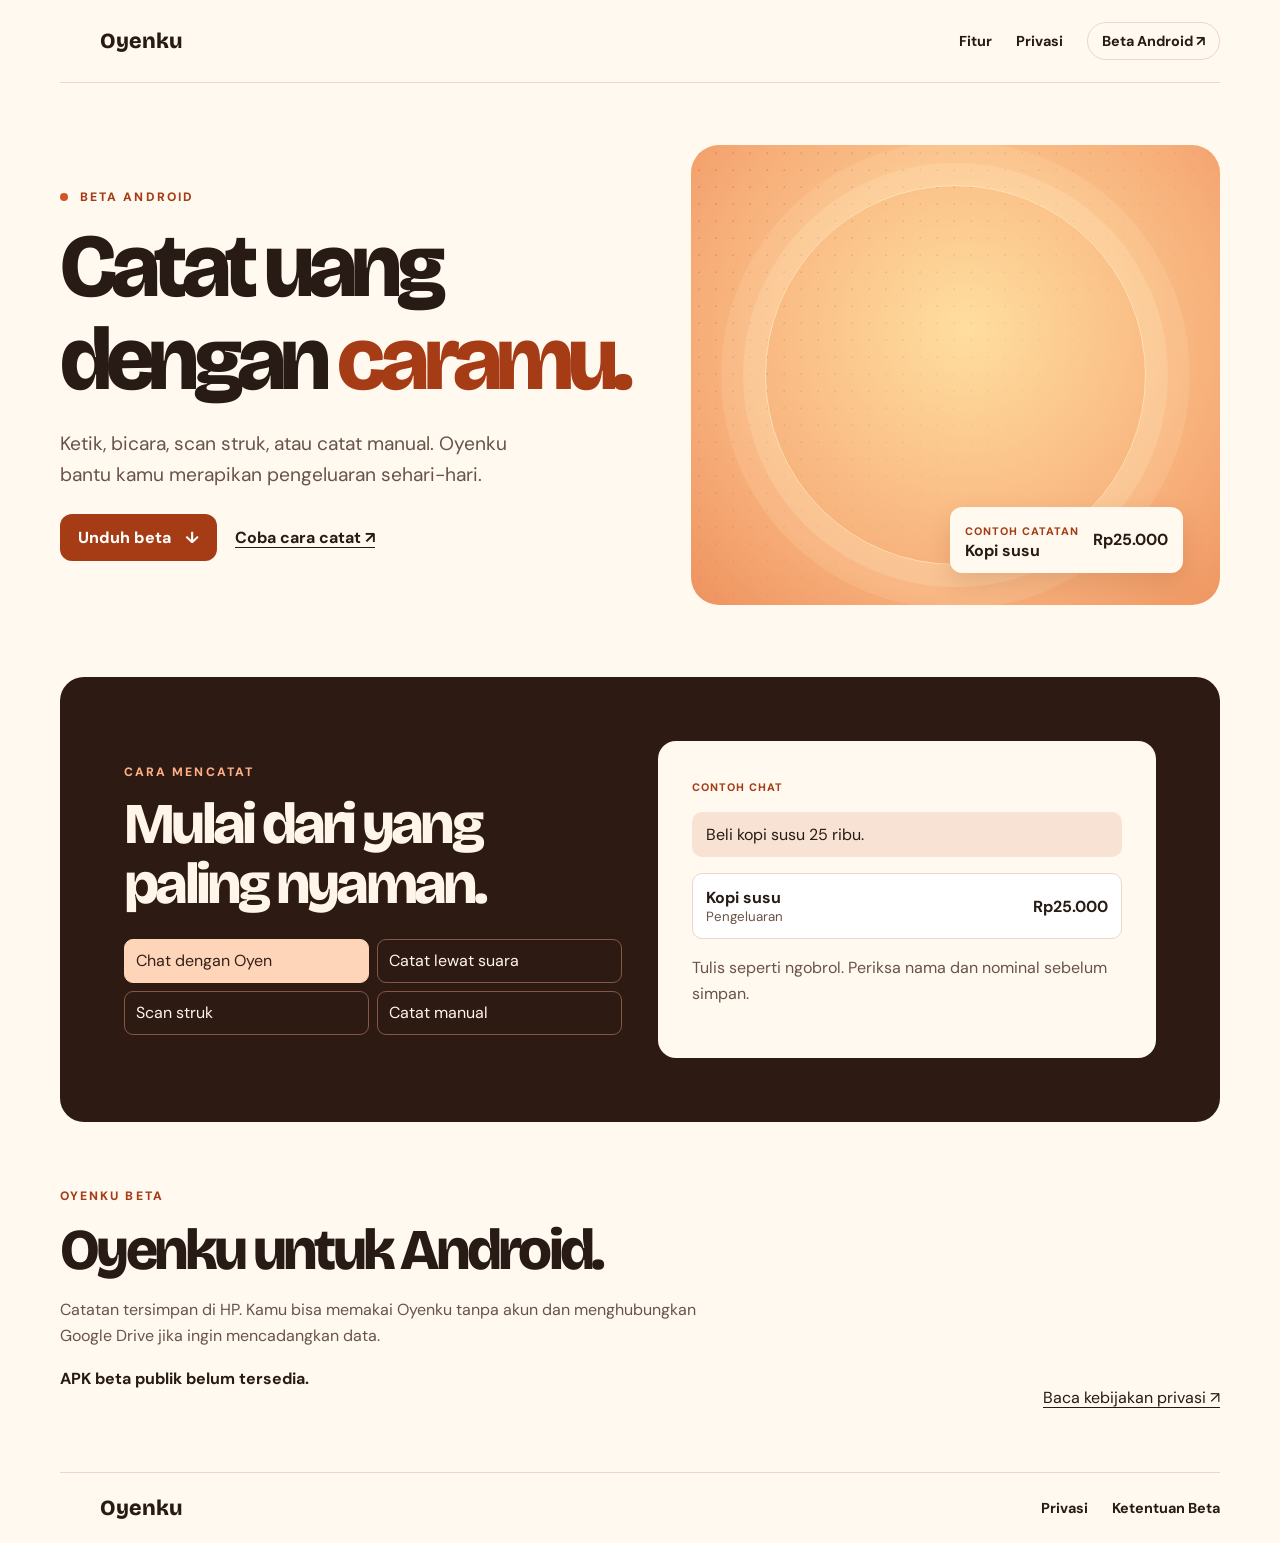
==== index.html @ b43dd392 "Add files via upload" ====
<!doctype html><html lang="id"><head><meta charset="utf-8"><meta name="viewport" content="width=device-width,initial-scale=1"><meta name="description" content="Oyenku, aplikasi Android untuk mencatat uang lewat chat, suara, scan struk, atau manual."><title>Oyenku — Catat uang dengan caramu</title><link rel="icon" href="assets/oyen.png"><link rel="stylesheet" href="style.css"><script src="site.js" defer></script><script src="offline.js" defer></script></head><body>
<header class="shell"><a class="brand" href="index.html"><img src="assets/oyen.png" alt="">Oyenku</a><nav aria-label="Navigasi utama"><a href="#fitur">Fitur</a><a href="privacy.html">Privasi</a><a class="nav-cta" href="#unduh">Beta Android ↗</a></nav></header>
<main><section class="hero shell"><div><p class="eyebrow"><span></span> BETA ANDROID</p><h1>Catat uang<br>dengan <em>caramu.</em></h1><p class="intro">Ketik, bicara, scan struk, atau catat manual. Oyenku bantu kamu merapikan pengeluaran sehari-hari.</p><div class="actions"><a class="button" href="#unduh">Unduh beta <span aria-hidden="true">↓</span></a><a class="subtle" href="#fitur">Coba cara catat <span aria-hidden="true">↗</span></a></div></div>
<div class="hero-art" aria-label="Ilustrasi Oyenku dengan contoh catatan pengeluaran"><div class="halo"></div><button class="oyen-button" type="button" aria-label="Sapa Oyen" aria-controls="oyen-chat"><span class="oyen-pose"><img class="mascot" src="assets/oyen.png" alt=""><svg class="oyen-face" viewBox="0 0 390 370" aria-hidden="true"><g class="oyen-open-eyes"><path fill="#fff4de" d="M101 194 Q137 190 162 231 Q123 237 107 216Z M292 194 Q255 190 231 231 Q270 237 286 216Z"/><g class="oyen-pupils" fill="#673a17"><ellipse cx="132" cy="211" rx="14" ry="17"/><ellipse cx="261" cy="211" rx="14" ry="17"/><g fill="#291509"><ellipse cx="132" cy="211" rx="8" ry="12"/><ellipse cx="261" cy="211" rx="8" ry="12"/></g><g fill="#fff8ea"><circle cx="127" cy="204" r="4"/><circle cx="256" cy="204" r="4"/></g></g></g><g class="oyen-expression" data-face="wink"><path fill="#ed9b55" stroke="none" d="M91 190Q137 179 170 232Q132 245 104 222Z"/><path d="M103 211Q128 228 153 211"/></g>
<g class="oyen-expression" data-face="happy"><path fill="#642810" stroke="none" d="M150 282Q175 298 196 284Q218 298 242 282Q227 315 196 315Q165 315 150 282Z"/><path fill="#f28b79" stroke="none" d="M180 307Q196 296 213 307Q196 316 180 307Z"/><path stroke="#a54b20" d="M108 170Q126 160 145 175 M246 175Q265 160 283 170"/></g>
<g class="oyen-expression" data-face="surprised"><path stroke="#a54b20" d="M107 163Q125 149 145 164 M246 164Q266 149 284 163"/><ellipse cx="196" cy="296" rx="13" ry="12" fill="#642810" stroke="#f8d7a6" stroke-width="5"/></g>
<g class="oyen-expression" data-face="thinking"><path stroke="#a54b20" d="M238 176Q258 156 281 166"/><path fill="#f8d7a6" stroke="none" d="M142 278Q167 295 196 279Q223 295 247 276L245 300Q219 310 191 305Q162 309 143 298Z"/><path d="M171 291Q191 302 217 285"/></g>
<g class="oyen-expression" data-face="shy"><path fill="#ed8f78" opacity=".82" stroke="none" d="M92 246Q115 233 139 251Q120 270 96 259Z M299 246Q276 233 252 251Q271 270 295 259Z"/><path stroke="#ad552e" stroke-width="3" d="M107 249l5 5m5-8 5 5m148 0 5-5m5 8 5-5"/></g></svg></span></button><div class="oyen-chat" id="oyen-chat" hidden><p id="oyen-message" role="status"></p><button id="oyen-dismiss" type="button" aria-label="Tutup pesan Oyen">×</button></div><div class="slip"><div><small>CONTOH CATATAN</small><strong>Kopi susu</strong></div><b>Rp25.000</b></div></div></section>
<section class="demo shell" id="fitur"><div><p class="eyebrow">CARA MENCATAT</p><h2>Mulai dari yang<br>paling nyaman.</h2><div class="choices" aria-label="Pilih contoh pencatatan"><button type="button" aria-pressed="true" data-demo="chat">Chat dengan Oyen</button><button type="button" aria-pressed="false" data-demo="voice">Catat lewat suara</button><button type="button" aria-pressed="false" data-demo="scan">Scan struk</button><button type="button" aria-pressed="false" data-demo="manual">Catat manual</button></div></div>
<div class="example" aria-live="polite"><small id="demo-kind">CONTOH CHAT</small><p id="demo-input" class="bubble">Beli kopi susu 25 ribu.</p><div class="draft"><div><strong id="demo-name">Kopi susu</strong><small>Pengeluaran</small></div><b id="demo-amount">Rp25.000</b></div><p id="demo-copy">Tulis seperti ngobrol. Periksa nama dan nominal sebelum simpan.</p></div></section>
<section class="bottom shell" id="unduh"><div><p class="eyebrow">OYENKU BETA</p><h2>Oyenku untuk Android.</h2><p>Catatan tersimpan di HP. Kamu bisa memakai Oyenku tanpa akun dan menghubungkan Google Drive jika ingin mencadangkan data.</p><p id="release-status" role="status">APK beta publik belum tersedia.</p><a class="button" id="release-link" hidden>Unduh APK Beta ↓</a></div><a href="privacy.html">Baca kebijakan privasi ↗</a></section></main>
<footer class="shell"><a class="brand" href="index.html"><img src="assets/oyen.png" alt="">Oyenku</a><nav aria-label="Tautan informasi"><a href="privacy.html">Privasi</a><a href="terms.html">Ketentuan Beta</a></nav></footer></body></html>
---- style.css ----
@import url('https://fonts.googleapis.com/css2?family=DM+Sans:wght@400;500;600;700&family=Bricolage+Grotesque:wght@500;600;700;800&display=swap');
:root{color-scheme:light;--paper:#fff9f0;--ink:#281b15;--muted:#695348;--orange:#a63c15;--line:#ecd7c8;--dark:#2c1a13;font-family:"DM Sans",system-ui,sans-serif;color:var(--ink);background:var(--paper)}*{box-sizing:border-box}body{margin:0}a{color:inherit;text-underline-offset:.24em}a:hover{color:var(--orange)}:focus-visible{outline:3px solid #a63c15;outline-offset:4px}button{font:inherit}img{display:block;max-width:100%}[hidden]{display:none!important}.shell{width:min(1160px,calc(100% - 64px));margin-inline:auto}header,footer{display:flex;justify-content:space-between;align-items:center;gap:24px;padding-block:22px}header{border-bottom:1px solid var(--line)}.brand{font-family:"Bricolage Grotesque",system-ui,sans-serif;font-size:1.35rem;font-weight:800;text-decoration:none;display:inline-flex;gap:8px;align-items:center}.brand img{width:32px}nav{display:flex;gap:24px;align-items:center;flex-wrap:wrap}nav a{text-decoration:none;font-weight:700;font-size:.9rem}.nav-cta{border:1px solid var(--line);border-radius:100px;padding:9px 14px}.hero{display:grid;grid-template-columns:1.1fr 1fr;gap:50px;align-items:center;padding-block:62px 72px}.eyebrow{font-size:.76rem;font-weight:800;letter-spacing:.17em;color:var(--orange);margin:0 0 15px}.eyebrow span{display:inline-block;width:8px;height:8px;background:#cf5527;border-radius:50%;margin-right:7px}h1,h2{font-family:"Bricolage Grotesque",system-ui,sans-serif;letter-spacing:-.065em;line-height:1.04;margin:0}h1{font-size:clamp(3.4rem,7vw,6.9rem);font-weight:800}h1 em{color:var(--orange);font-style:normal}h2{font-size:clamp(2.1rem,4.5vw,4.1rem);font-weight:800}.intro{font-size:clamp(1rem,2vw,1.2rem);line-height:1.6;color:var(--muted);max-width:35ch;margin-block:23px}.actions{display:flex;gap:18px;align-items:center;flex-wrap:wrap}.button{display:inline-flex;align-items:center;gap:14px;background:var(--orange);color:white;border-radius:12px;padding:13px 18px;font-weight:800;text-decoration:none}.button:hover{background:#842d0e;color:white}.subtle{font-weight:700}.hero-art{min-height:clamp(320px,38vw,460px);position:relative;display:grid;place-items:center;isolation:isolate;overflow:hidden;border-radius:28px;background:radial-gradient(ellipse at 52% 40%,#ffde9f,#f7ae79 68%,#ee925e)}.hero-art::before{content:"";position:absolute;inset:0;background:radial-gradient(#6c351e35 1px,transparent 1px);background-size:17px 17px;mask-image:linear-gradient(135deg,#000,transparent 72%);z-index:-1}.halo{position:absolute;width:72%;aspect-ratio:1;border-radius:50%;border:1px solid #fff5cfaa;box-shadow:0 0 0 22px #fff4d129,0 0 0 44px #fff4d11e;z-index:-1}.mascot{width:min(65%,310px);filter:drop-shadow(0 17px 12px #74330738);transform:translateY(-5%)}.slip,.draft{display:flex;justify-content:space-between;align-items:center;gap:14px}.slip{position:absolute;right:7%;bottom:7%;background:#fff9ef;border-radius:12px;box-shadow:0 10px 24px #61250022;padding:12px 15px}.slip strong,.draft strong{display:block}.slip b,.draft b{white-space:nowrap}.slip small,.example>small{color:var(--orange);font-size:.68rem;font-weight:800;letter-spacing:.09em}.demo{background:var(--dark);color:#fff5e9;border-radius:24px;padding:clamp(26px,5vw,64px);display:grid;grid-template-columns:1fr 1fr;gap:36px;align-items:center}.demo .eyebrow{color:#ffae85}.choices{display:grid;grid-template-columns:repeat(2,minmax(0,1fr));gap:8px;margin-top:24px}.choices button{min-height:44px;border-radius:9px;border:1px solid #855744;background:transparent;color:inherit;text-align:left;padding:8px 11px;cursor:pointer}.choices button[aria-pressed=true]{background:#ffd5b9;color:#352019;border-color:#ffd5b9}.choices button:focus-visible{outline-color:#ffcbab}.example{background:#fff9f0;color:var(--ink);padding:clamp(16px,4vw,34px);border-radius:18px}.bubble{background:#f8e2d3;border-radius:10px;padding:12px 14px}.draft{background:white;border:1px solid var(--line);border-radius:10px;padding:13px}.draft small{display:block;color:var(--muted)}#demo-copy,.bottom p,.legal p{color:var(--muted);line-height:1.65}.bottom{display:flex;justify-content:space-between;align-items:end;gap:20px;padding-block:64px;border-bottom:1px solid var(--line)}.bottom p{max-width:58ch}.bottom .eyebrow{color:var(--orange)}#release-status{font-weight:700;color:var(--ink)}.legal{max-width:760px;padding-block:55px}.legal h1{font-size:clamp(2.6rem,7vw,4.8rem)}.legal h2{font-size:1.4rem;letter-spacing:-.025em;margin-top:28px}.legal+footer{border-top:1px solid var(--line)}@media(max-width:760px){.shell{width:calc(100% - 36px)}header,footer{gap:12px}nav{gap:12px}.hero,.demo{grid-template-columns:1fr}.hero{padding-block:40px;gap:30px}.hero-art{min-height:330px}.bottom{display:block;padding-block:40px}.bottom>a{display:inline-block;margin-top:12px}}@media(max-width:380px){header nav a[href="#fitur"]{display:none}.hero-art{min-height:280px}.draft{flex-wrap:wrap}}
.oyen-button{position:relative;width:min(65%,310px);padding:0;border:0;background:none;cursor:pointer;transform:translateY(-5%);z-index:2;border-radius:35%}
.oyen-button .mascot{width:100%;transform:none}
.oyen-face{position:absolute;inset:0;width:100%;height:100%;pointer-events:none}
.oyen-pupils{transform:translate(var(--gaze-x,0px),var(--gaze-y,0px))}
.oyen-chat{position:absolute;z-index:3;inset-inline:6%;bottom:5%;display:flex;align-items:center;justify-content:space-between;gap:8px;background:#fff9ef;border-radius:14px;padding:8px 10px 8px 16px;box-shadow:0 10px 24px #61250022}
.oyen-chat p{margin:0;font-weight:700}
.oyen-chat button{flex:none;width:44px;height:44px;border:0;border-radius:50%;background:transparent;color:inherit;font-size:1.5rem;cursor:pointer}
.hero-art:has(.oyen-chat:not([hidden])) .slip{visibility:hidden}

.oyen-pose{display:block;position:relative}
.oyen-face .oyen-open-eyes{visibility:hidden}
.oyen-button[data-ready] .oyen-open-eyes{visibility:visible}
.oyen-pose { transform-origin: 50% 85%; }
.oyen-expression { visibility: hidden; fill: none; stroke: #642810; stroke-width: 5; stroke-linecap: round; }
.oyen-button[data-expression="wink"] [data-face="wink"],
.oyen-button[data-expression="happy"] [data-face="happy"],
.oyen-button[data-expression="surprised"] [data-face="surprised"],
.oyen-button[data-expression="thinking"] [data-face="thinking"],
.oyen-button[data-expression="shy"] [data-face="shy"] { visibility: visible; }
.oyen-button[data-expression="thinking"] .oyen-pupils { translate: 2px -2px; }
.oyen-button[data-expression="surprised"] .oyen-pupils { scale: .9; transform-box: fill-box; transform-origin: center; }
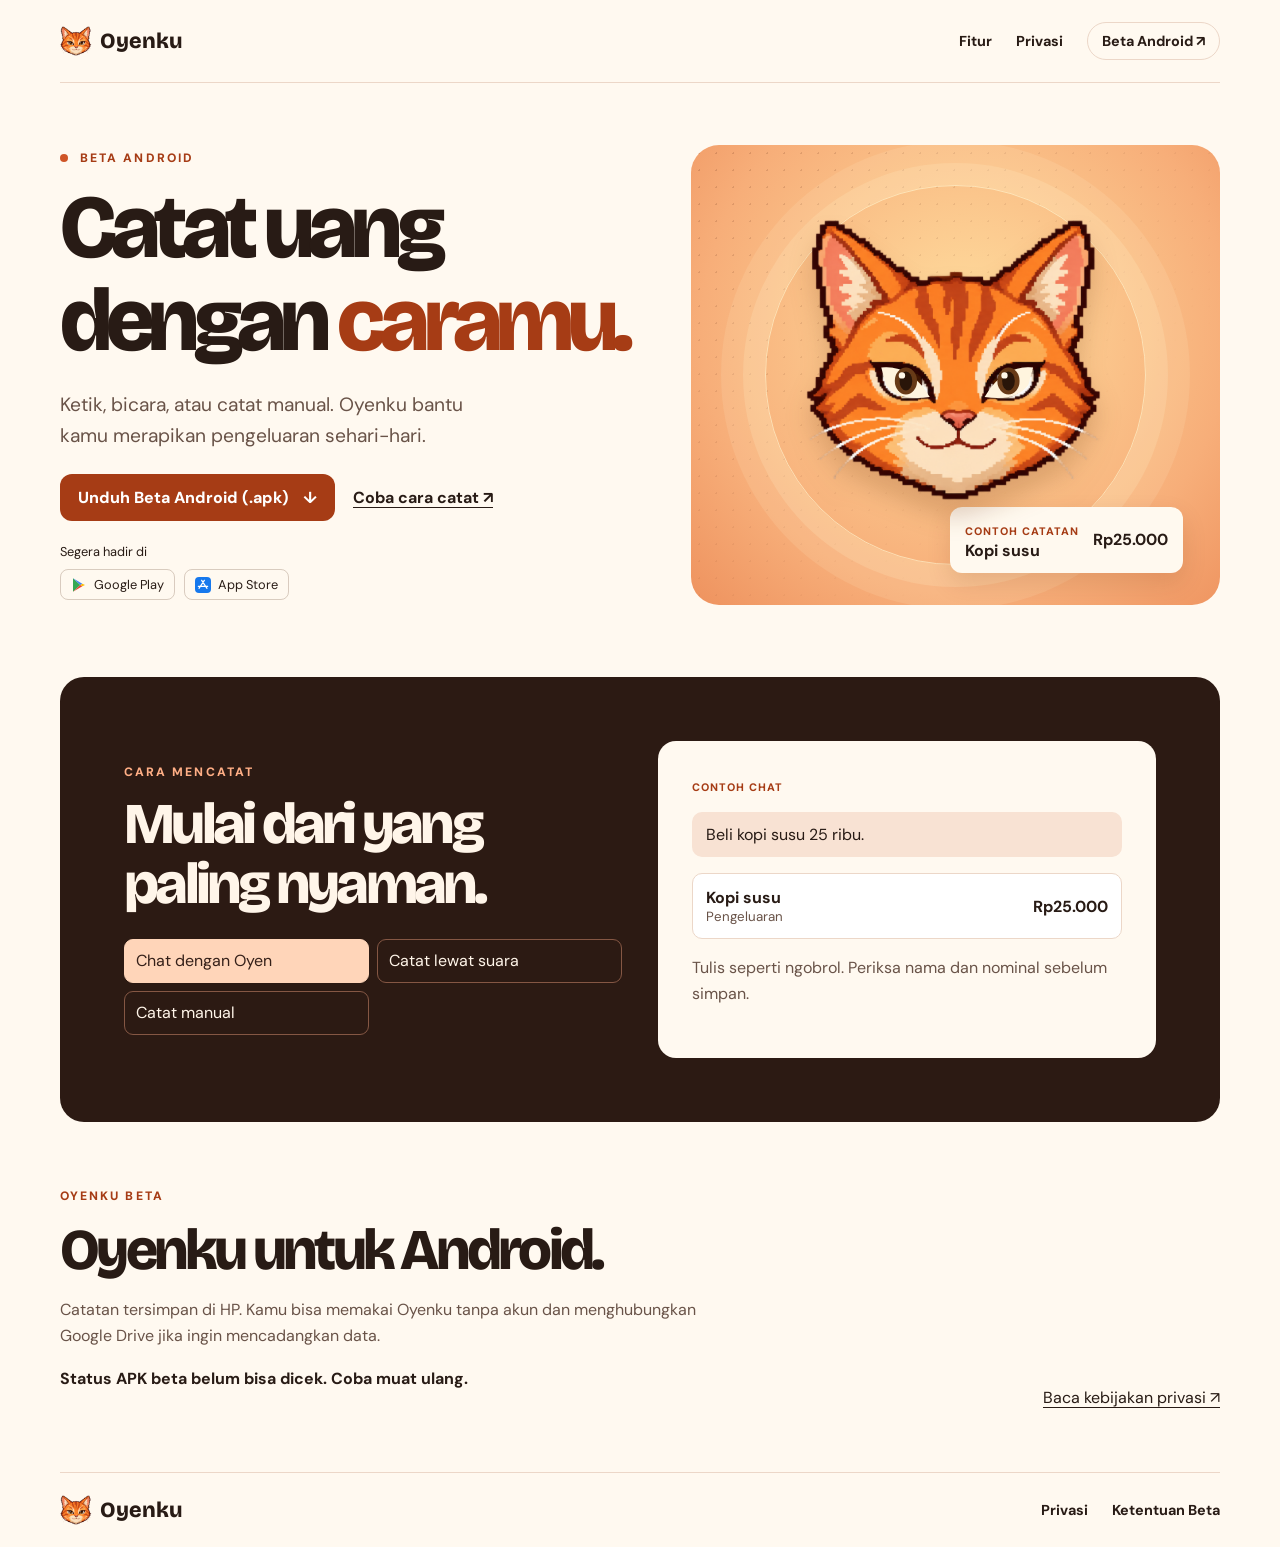
==== commit 91d2ebf0: "Prepare direct Android beta downloads and store previews" ====
--- a/index.html
+++ b/index.html
@@ -1,12 +1,15 @@
-<!doctype html><html lang="id"><head><meta charset="utf-8"><meta name="viewport" content="width=device-width,initial-scale=1"><meta name="description" content="Oyenku, aplikasi Android untuk mencatat uang lewat chat, suara, scan struk, atau manual."><title>Oyenku — Catat uang dengan caramu</title><link rel="icon" href="assets/oyen.png"><link rel="stylesheet" href="style.css"><script src="site.js" defer></script><script src="offline.js" defer></script></head><body>
-<header class="shell"><a class="brand" href="index.html"><img src="assets/oyen.png" alt="">Oyenku</a><nav aria-label="Navigasi utama"><a href="#fitur">Fitur</a><a href="privacy.html">Privasi</a><a class="nav-cta" href="#unduh">Beta Android ↗</a></nav></header>
-<main><section class="hero shell"><div><p class="eyebrow"><span></span> BETA ANDROID</p><h1>Catat uang<br>dengan <em>caramu.</em></h1><p class="intro">Ketik, bicara, scan struk, atau catat manual. Oyenku bantu kamu merapikan pengeluaran sehari-hari.</p><div class="actions"><a class="button" href="#unduh">Unduh beta <span aria-hidden="true">↓</span></a><a class="subtle" href="#fitur">Coba cara catat <span aria-hidden="true">↗</span></a></div></div>
+<!doctype html><html lang="id"><head><meta charset="utf-8"><meta name="viewport" content="width=device-width,initial-scale=1"><meta name="description" content="Oyenku, aplikasi Android untuk mencatat uang lewat chat, suara, atau manual."><title>Oyenku — Catat uang dengan caramu</title><link rel="icon" href="assets/oyen.png"><link rel="stylesheet" href="style.css"><script src="site.js" defer></script><script src="offline.js" defer></script></head><body>
+<header class="shell"><a class="brand" href="index.html"><img src="assets/oyen.png" alt="">Oyenku</a><nav aria-label="Navigasi utama"><a href="#fitur">Fitur</a><a href="privacy.html">Privasi</a><a class="nav-cta" href="#unduh" data-apk-link>Beta Android ↗</a></nav></header>
+<main><section class="hero shell"><div><p class="eyebrow"><span></span> BETA ANDROID</p><h1>Catat uang<br>dengan <em>caramu.</em></h1><p class="intro">Ketik, bicara, atau catat manual. Oyenku bantu kamu merapikan pengeluaran sehari-hari.</p><div class="actions"><a class="button" href="#unduh" data-apk-link>Unduh Beta Android (.apk) <span aria-hidden="true">↓</span></a><a class="subtle" href="#fitur">Coba cara catat <span aria-hidden="true">↗</span></a></div><div class="store-preview"><p>Segera hadir di</p><ul aria-label="Toko aplikasi">
+<li><svg viewBox="0 0 24 24" aria-hidden="true"><path fill="#34a853" d="M3 2l11 10L3 22z"/><path fill="#4285f4" d="M3 2l14 8-3 2z"/><path fill="#ea4335" d="M3 22l14-8-3-2z"/><path fill="#fbbc04" d="M17 10l4 2-4 2-3-2z"/></svg>Google Play</li>
+<li><svg viewBox="0 0 24 24" aria-hidden="true"><rect width="24" height="24" rx="6" fill="#1678ed"/><path d="m6 17 8-12m-4 0 8 12M5 14h14" stroke="#fff" stroke-width="1.8" stroke-linecap="round"/></svg>App Store</li>
+</ul></div></div>
 <div class="hero-art" aria-label="Ilustrasi Oyenku dengan contoh catatan pengeluaran"><div class="halo"></div><button class="oyen-button" type="button" aria-label="Sapa Oyen" aria-controls="oyen-chat"><span class="oyen-pose"><img class="mascot" src="assets/oyen.png" alt=""><svg class="oyen-face" viewBox="0 0 390 370" aria-hidden="true"><g class="oyen-open-eyes"><path fill="#fff4de" d="M101 194 Q137 190 162 231 Q123 237 107 216Z M292 194 Q255 190 231 231 Q270 237 286 216Z"/><g class="oyen-pupils" fill="#673a17"><ellipse cx="132" cy="211" rx="14" ry="17"/><ellipse cx="261" cy="211" rx="14" ry="17"/><g fill="#291509"><ellipse cx="132" cy="211" rx="8" ry="12"/><ellipse cx="261" cy="211" rx="8" ry="12"/></g><g fill="#fff8ea"><circle cx="127" cy="204" r="4"/><circle cx="256" cy="204" r="4"/></g></g></g><g class="oyen-expression" data-face="wink"><path fill="#ed9b55" stroke="none" d="M91 190Q137 179 170 232Q132 245 104 222Z"/><path d="M103 211Q128 228 153 211"/></g>
 <g class="oyen-expression" data-face="happy"><path fill="#642810" stroke="none" d="M150 282Q175 298 196 284Q218 298 242 282Q227 315 196 315Q165 315 150 282Z"/><path fill="#f28b79" stroke="none" d="M180 307Q196 296 213 307Q196 316 180 307Z"/><path stroke="#a54b20" d="M108 170Q126 160 145 175 M246 175Q265 160 283 170"/></g>
 <g class="oyen-expression" data-face="surprised"><path stroke="#a54b20" d="M107 163Q125 149 145 164 M246 164Q266 149 284 163"/><ellipse cx="196" cy="296" rx="13" ry="12" fill="#642810" stroke="#f8d7a6" stroke-width="5"/></g>
 <g class="oyen-expression" data-face="thinking"><path stroke="#a54b20" d="M238 176Q258 156 281 166"/><path fill="#f8d7a6" stroke="none" d="M142 278Q167 295 196 279Q223 295 247 276L245 300Q219 310 191 305Q162 309 143 298Z"/><path d="M171 291Q191 302 217 285"/></g>
 <g class="oyen-expression" data-face="shy"><path fill="#ed8f78" opacity=".82" stroke="none" d="M92 246Q115 233 139 251Q120 270 96 259Z M299 246Q276 233 252 251Q271 270 295 259Z"/><path stroke="#ad552e" stroke-width="3" d="M107 249l5 5m5-8 5 5m148 0 5-5m5 8 5-5"/></g></svg></span></button><div class="oyen-chat" id="oyen-chat" hidden><p id="oyen-message" role="status"></p><button id="oyen-dismiss" type="button" aria-label="Tutup pesan Oyen">×</button></div><div class="slip"><div><small>CONTOH CATATAN</small><strong>Kopi susu</strong></div><b>Rp25.000</b></div></div></section>
-<section class="demo shell" id="fitur"><div><p class="eyebrow">CARA MENCATAT</p><h2>Mulai dari yang<br>paling nyaman.</h2><div class="choices" aria-label="Pilih contoh pencatatan"><button type="button" aria-pressed="true" data-demo="chat">Chat dengan Oyen</button><button type="button" aria-pressed="false" data-demo="voice">Catat lewat suara</button><button type="button" aria-pressed="false" data-demo="scan">Scan struk</button><button type="button" aria-pressed="false" data-demo="manual">Catat manual</button></div></div>
+<section class="demo shell" id="fitur"><div><p class="eyebrow">CARA MENCATAT</p><h2>Mulai dari yang<br>paling nyaman.</h2><div class="choices" aria-label="Pilih contoh pencatatan"><button type="button" aria-pressed="true" data-demo="chat">Chat dengan Oyen</button><button type="button" aria-pressed="false" data-demo="voice">Catat lewat suara</button><button type="button" aria-pressed="false" data-demo="manual">Catat manual</button></div></div>
 <div class="example" aria-live="polite"><small id="demo-kind">CONTOH CHAT</small><p id="demo-input" class="bubble">Beli kopi susu 25 ribu.</p><div class="draft"><div><strong id="demo-name">Kopi susu</strong><small>Pengeluaran</small></div><b id="demo-amount">Rp25.000</b></div><p id="demo-copy">Tulis seperti ngobrol. Periksa nama dan nominal sebelum simpan.</p></div></section>
-<section class="bottom shell" id="unduh"><div><p class="eyebrow">OYENKU BETA</p><h2>Oyenku untuk Android.</h2><p>Catatan tersimpan di HP. Kamu bisa memakai Oyenku tanpa akun dan menghubungkan Google Drive jika ingin mencadangkan data.</p><p id="release-status" role="status">APK beta publik belum tersedia.</p><a class="button" id="release-link" hidden>Unduh APK Beta ↓</a></div><a href="privacy.html">Baca kebijakan privasi ↗</a></section></main>
+<section class="bottom shell" id="unduh"><div><p class="eyebrow">OYENKU BETA</p><h2>Oyenku untuk Android.</h2><p>Catatan tersimpan di HP. Kamu bisa memakai Oyenku tanpa akun dan menghubungkan Google Drive jika ingin mencadangkan data.</p><p id="release-status" role="status">APK beta publik belum tersedia.</p><a class="button" id="release-link" data-apk-link hidden>Unduh Beta Android (.apk) ↓</a></div><a href="privacy.html">Baca kebijakan privasi ↗</a></section></main>
 <footer class="shell"><a class="brand" href="index.html"><img src="assets/oyen.png" alt="">Oyenku</a><nav aria-label="Tautan informasi"><a href="privacy.html">Privasi</a><a href="terms.html">Ketentuan Beta</a></nav></footer></body></html>
--- a/style.css
+++ b/style.css
@@ -21,3 +21,10 @@
 .oyen-button[data-expression="shy"] [data-face="shy"] { visibility: visible; }
 .oyen-button[data-expression="thinking"] .oyen-pupils { translate: 2px -2px; }
 .oyen-button[data-expression="surprised"] .oyen-pupils { scale: .9; transform-box: fill-box; transform-origin: center; }
+
+.store-preview { margin-top: 1.35rem; }
+.store-preview p { margin: 0 0 .55rem; font-size: .8rem; }
+.store-preview ul { display: flex; flex-wrap: wrap; gap: .55rem; list-style: none; padding: 0; margin: 0; }
+.store-preview li { display: inline-flex; align-items: center; gap: .4rem; padding: .4rem .65rem; border: 1px solid #67442c40; border-radius: .5rem; font-size: .8rem; }
+.store-preview svg { width: 1rem; height: 1rem; flex: none; }
+#release-link[hidden], #release-status[hidden] { display: none; }
